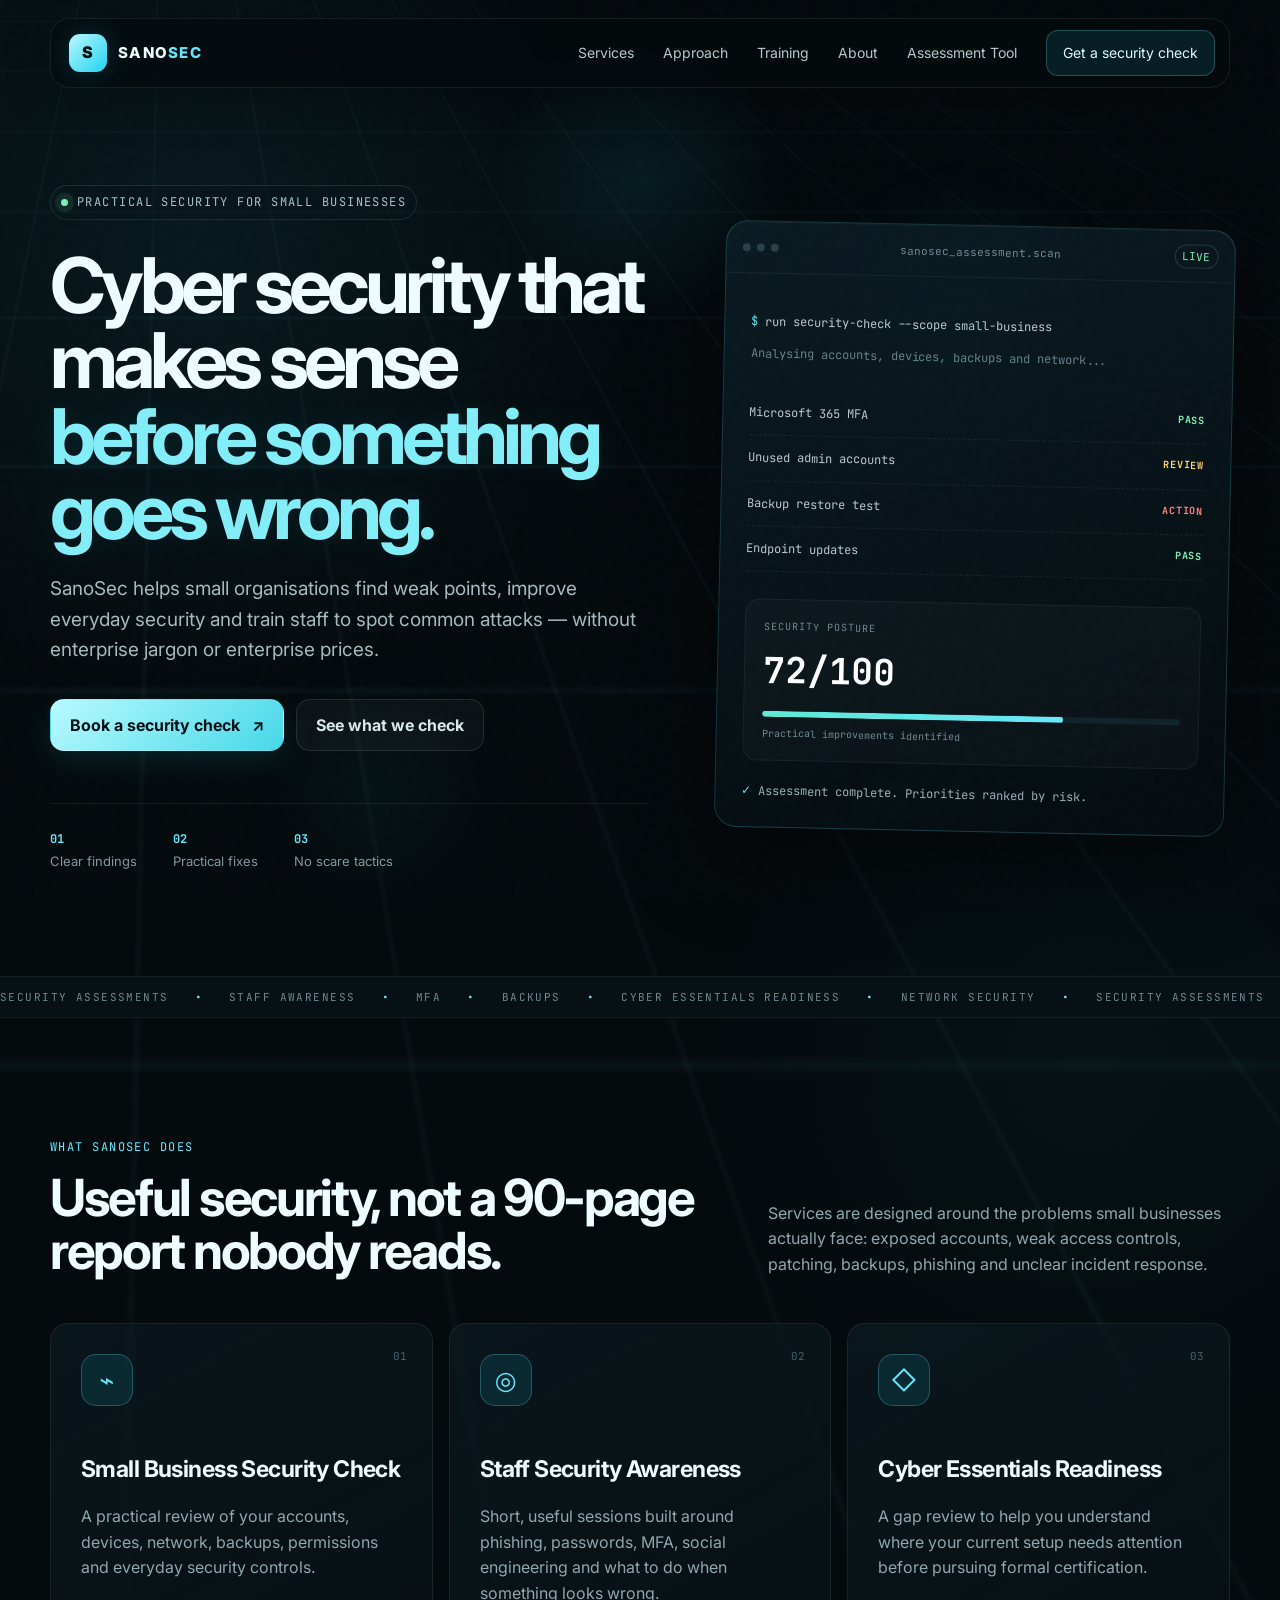
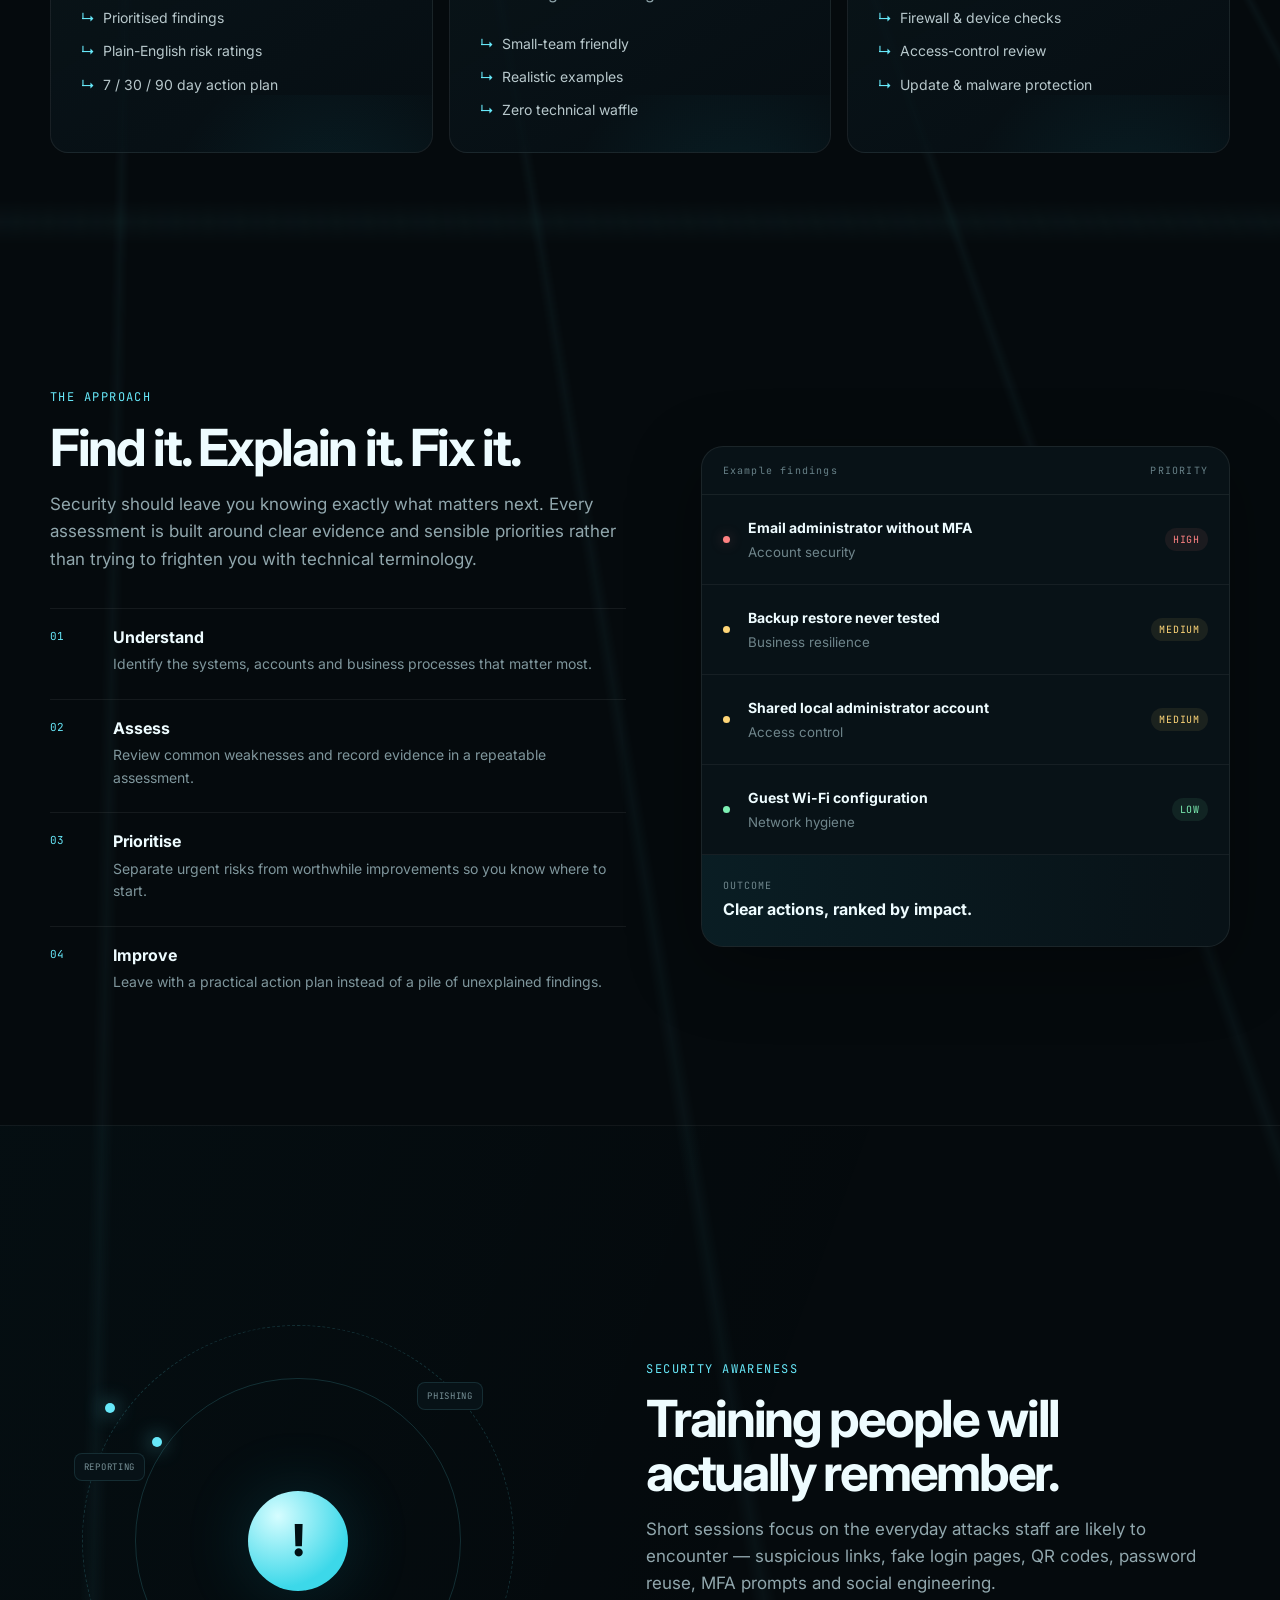
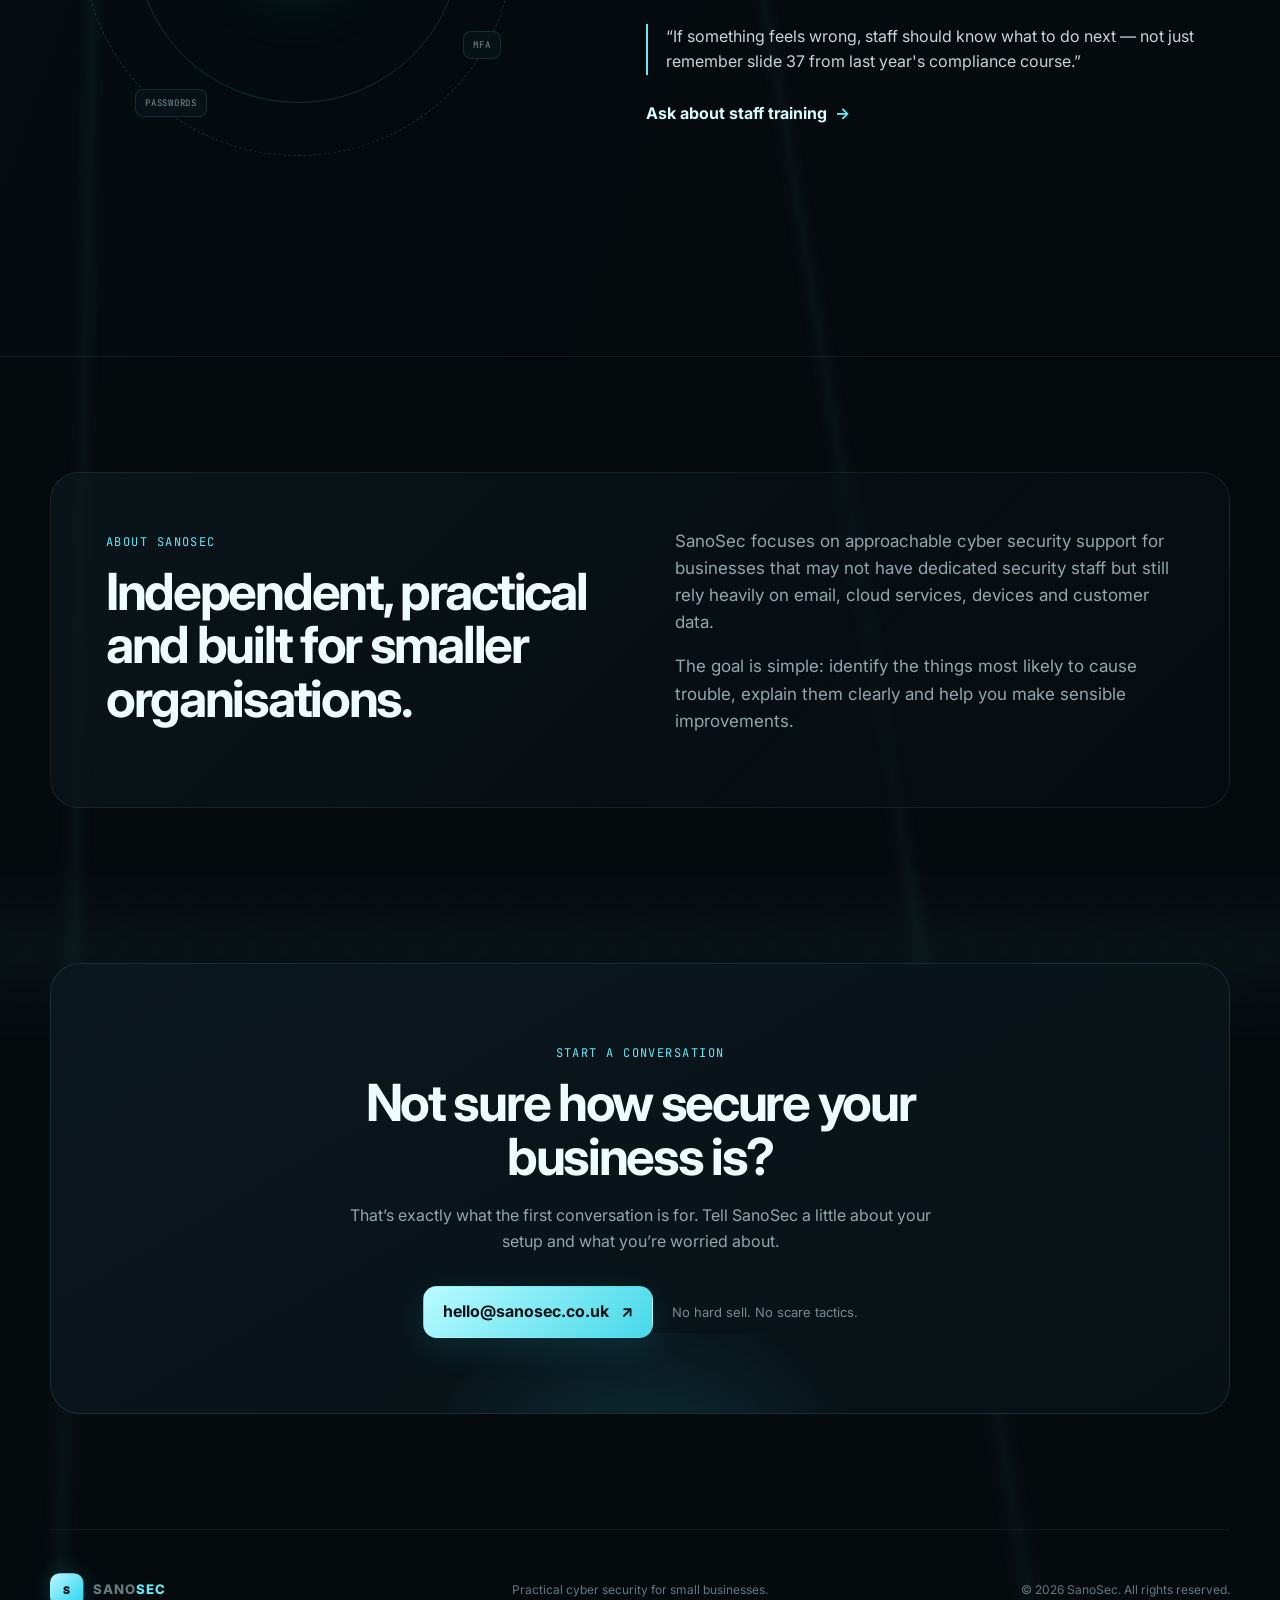
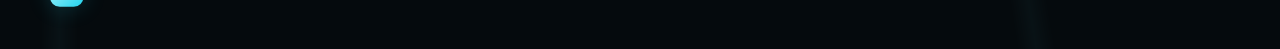
==== public/index.html @ 0c2643ec "Add files via upload" ====
<!doctype html>
<html lang="en">
<head>
  <meta charset="utf-8" />
  <meta name="viewport" content="width=device-width, initial-scale=1" />
  <meta name="description" content="SanoSec provides practical cyber security assessments, staff awareness training and Cyber Essentials readiness support for small businesses." />
  <meta name="theme-color" content="#071015" />
  <title>SanoSec | Practical Cyber Security for Small Business</title>
  <link rel="preconnect" href="https://fonts.googleapis.com">
  <link rel="preconnect" href="https://fonts.gstatic.com" crossorigin>
  <link href="https://fonts.googleapis.com/css2?family=Inter:wght@400;500;600;700;800&family=JetBrains+Mono:wght@400;500;600&display=swap" rel="stylesheet">
  <link rel="stylesheet" href="styles.css" />
</head>
<body>
  <div class="site-noise" aria-hidden="true"></div>
  <div class="cursor-glow" aria-hidden="true"></div>

  <header class="site-header">
    <a class="brand" href="#top" aria-label="SanoSec home">
      <span class="brand-mark" aria-hidden="true">S</span>
      <span class="brand-text">SANO<span>SEC</span></span>
    </a>

    <button class="nav-toggle" aria-expanded="false" aria-controls="site-nav" aria-label="Toggle navigation">
      <span></span><span></span>
    </button>

    <nav id="site-nav" class="site-nav" aria-label="Primary navigation">
      <a href="#services">Services</a>
      <a href="#approach">Approach</a>
      <a href="#training">Training</a>
      <a href="#about">About</a>
      <a href="assessment.html">Assessment Tool</a>
      <a class="nav-cta" href="#contact">Get a security check</a>
    </nav>
  </header>

  <main id="top">
    <section class="hero section-shell">
      <div class="hero-grid" aria-hidden="true"></div>
      <div class="hero-beam beam-one" aria-hidden="true"></div>
      <div class="hero-beam beam-two" aria-hidden="true"></div>

      <div class="hero-content reveal">
        <div class="eyebrow"><span class="status-dot"></span> Practical security for small businesses</div>
        <h1>Cyber security that makes sense <span>before something goes wrong.</span></h1>
        <p class="hero-copy">SanoSec helps small organisations find weak points, improve everyday security and train staff to spot common attacks — without enterprise jargon or enterprise prices.</p>

        <div class="hero-actions">
          <a class="button button-primary" href="#contact">Book a security check <span>↗</span></a>
          <a class="button button-secondary" href="#services">See what we check</a>
        </div>

        <div class="hero-proof" aria-label="Key service points">
          <div><strong>01</strong><span>Clear findings</span></div>
          <div><strong>02</strong><span>Practical fixes</span></div>
          <div><strong>03</strong><span>No scare tactics</span></div>
        </div>
      </div>

      <div class="hero-panel reveal" data-delay="120">
        <div class="terminal-card">
          <div class="terminal-topbar">
            <div class="terminal-dots" aria-hidden="true"><span></span><span></span><span></span></div>
            <span>sanosec_assessment.scan</span>
            <span class="live-pill">LIVE</span>
          </div>
          <div class="terminal-body" aria-label="Example assessment animation">
            <p><span class="prompt">$</span> run security-check --scope small-business</p>
            <p class="terminal-muted">Analysing accounts, devices, backups and network...</p>
            <div class="scan-line"><span>Microsoft 365 MFA</span><strong class="good">PASS</strong></div>
            <div class="scan-line"><span>Unused admin accounts</span><strong class="warn">REVIEW</strong></div>
            <div class="scan-line"><span>Backup restore test</span><strong class="bad">ACTION</strong></div>
            <div class="scan-line"><span>Endpoint updates</span><strong class="good">PASS</strong></div>
            <div class="score-panel">
              <span>Security posture</span>
              <strong><span class="count-up" data-target="72">0</span>/100</strong>
              <div class="score-track"><span></span></div>
              <small>Practical improvements identified</small>
            </div>
            <p class="terminal-complete"><span class="prompt">✓</span> Assessment complete. Priorities ranked by risk.</p>
          </div>
        </div>
      </div>
    </section>

    <section class="ticker" aria-label="SanoSec focus areas">
      <div class="ticker-track">
        <span>SECURITY ASSESSMENTS</span><i>•</i><span>STAFF AWARENESS</span><i>•</i><span>MFA</span><i>•</i><span>BACKUPS</span><i>•</i><span>CYBER ESSENTIALS READINESS</span><i>•</i><span>NETWORK SECURITY</span><i>•</i>
        <span>SECURITY ASSESSMENTS</span><i>•</i><span>STAFF AWARENESS</span><i>•</i><span>MFA</span><i>•</i><span>BACKUPS</span><i>•</i><span>CYBER ESSENTIALS READINESS</span><i>•</i><span>NETWORK SECURITY</span><i>•</i>
      </div>
    </section>

    <section id="services" class="content-section section-shell">
      <div class="section-heading reveal">
        <div>
          <span class="kicker">WHAT SANOSEC DOES</span>
          <h2>Useful security, not a 90-page report nobody reads.</h2>
        </div>
        <p>Services are designed around the problems small businesses actually face: exposed accounts, weak access controls, patching, backups, phishing and unclear incident response.</p>
      </div>

      <div class="service-grid">
        <article class="service-card reveal tilt-card">
          <span class="card-number">01</span>
          <div class="service-icon" aria-hidden="true">⌁</div>
          <h3>Small Business Security Check</h3>
          <p>A practical review of your accounts, devices, network, backups, permissions and everyday security controls.</p>
          <ul>
            <li>Prioritised findings</li>
            <li>Plain-English risk ratings</li>
            <li>7 / 30 / 90 day action plan</li>
          </ul>
        </article>

        <article class="service-card reveal tilt-card" data-delay="80">
          <span class="card-number">02</span>
          <div class="service-icon" aria-hidden="true">◎</div>
          <h3>Staff Security Awareness</h3>
          <p>Short, useful sessions built around phishing, passwords, MFA, social engineering and what to do when something looks wrong.</p>
          <ul>
            <li>Small-team friendly</li>
            <li>Realistic examples</li>
            <li>Zero technical waffle</li>
          </ul>
        </article>

        <article class="service-card reveal tilt-card" data-delay="160">
          <span class="card-number">03</span>
          <div class="service-icon" aria-hidden="true">◇</div>
          <h3>Cyber Essentials Readiness</h3>
          <p>A gap review to help you understand where your current setup needs attention before pursuing formal certification.</p>
          <ul>
            <li>Firewall & device checks</li>
            <li>Access-control review</li>
            <li>Update & malware protection</li>
          </ul>
        </article>
      </div>
    </section>

    <section id="approach" class="content-section section-shell split-section">
      <div class="split-copy reveal">
        <span class="kicker">THE APPROACH</span>
        <h2>Find it. Explain it. Fix it.</h2>
        <p>Security should leave you knowing exactly what matters next. Every assessment is built around clear evidence and sensible priorities rather than trying to frighten you with technical terminology.</p>

        <div class="steps">
          <div class="step"><span>01</span><div><h3>Understand</h3><p>Identify the systems, accounts and business processes that matter most.</p></div></div>
          <div class="step"><span>02</span><div><h3>Assess</h3><p>Review common weaknesses and record evidence in a repeatable assessment.</p></div></div>
          <div class="step"><span>03</span><div><h3>Prioritise</h3><p>Separate urgent risks from worthwhile improvements so you know where to start.</p></div></div>
          <div class="step"><span>04</span><div><h3>Improve</h3><p>Leave with a practical action plan instead of a pile of unexplained findings.</p></div></div>
        </div>
      </div>

      <div class="risk-board reveal" data-delay="120">
        <div class="risk-board-head"><span>Example findings</span><span>PRIORITY</span></div>
        <div class="finding finding-high"><span class="finding-dot"></span><div><strong>Email administrator without MFA</strong><small>Account security</small></div><b>HIGH</b></div>
        <div class="finding finding-medium"><span class="finding-dot"></span><div><strong>Backup restore never tested</strong><small>Business resilience</small></div><b>MEDIUM</b></div>
        <div class="finding finding-medium"><span class="finding-dot"></span><div><strong>Shared local administrator account</strong><small>Access control</small></div><b>MEDIUM</b></div>
        <div class="finding finding-low"><span class="finding-dot"></span><div><strong>Guest Wi-Fi configuration</strong><small>Network hygiene</small></div><b>LOW</b></div>
        <div class="risk-footer"><span>Outcome</span><strong>Clear actions, ranked by impact.</strong></div>
      </div>
    </section>

    <section id="training" class="content-section training-section">
      <div class="section-shell training-inner">
        <div class="training-orbit reveal" aria-hidden="true">
          <div class="orbit orbit-a"></div>
          <div class="orbit orbit-b"></div>
          <div class="training-core">!</div>
          <span class="orbit-label orbit-label-1">PHISHING</span>
          <span class="orbit-label orbit-label-2">MFA</span>
          <span class="orbit-label orbit-label-3">PASSWORDS</span>
          <span class="orbit-label orbit-label-4">REPORTING</span>
        </div>
        <div class="training-copy reveal" data-delay="100">
          <span class="kicker">SECURITY AWARENESS</span>
          <h2>Training people will actually remember.</h2>
          <p>Short sessions focus on the everyday attacks staff are likely to encounter — suspicious links, fake login pages, QR codes, password reuse, MFA prompts and social engineering.</p>
          <blockquote>“If something feels wrong, staff should know what to do next — not just remember slide 37 from last year's compliance course.”</blockquote>
          <a class="text-link" href="#contact">Ask about staff training <span>→</span></a>
        </div>
      </div>
    </section>

    <section id="about" class="content-section section-shell about-section">
      <div class="about-card reveal">
        <div>
          <span class="kicker">ABOUT SANOSEC</span>
          <h2>Independent, practical and built for smaller organisations.</h2>
        </div>
        <div class="about-copy">
          <p>SanoSec focuses on approachable cyber security support for businesses that may not have dedicated security staff but still rely heavily on email, cloud services, devices and customer data.</p>
          <p>The goal is simple: identify the things most likely to cause trouble, explain them clearly and help you make sensible improvements.</p>
        </div>
      </div>
    </section>

    <section id="contact" class="contact-section section-shell">
      <div class="contact-card reveal">
        <div class="contact-glow" aria-hidden="true"></div>
        <span class="kicker">START A CONVERSATION</span>
        <h2>Not sure how secure your business is?</h2>
        <p>That’s exactly what the first conversation is for. Tell SanoSec a little about your setup and what you’re worried about.</p>
        <div class="contact-actions">
          <a class="button button-primary" href="mailto:hello@sanosec.co.uk?subject=SanoSec%20Security%20Enquiry">hello@sanosec.co.uk <span>↗</span></a>
          <span class="contact-note">No hard sell. No scare tactics.</span>
        </div>
      </div>
    </section>
  </main>

  <footer class="site-footer section-shell">
    <a class="brand brand-small" href="#top"><span class="brand-mark">S</span><span class="brand-text">SANO<span>SEC</span></span></a>
    <p>Practical cyber security for small businesses.</p>
    <p class="footer-meta">© <span id="year"></span> SanoSec. All rights reserved.</p>
  </footer>

  <script src="script.js"></script>
</body>
</html>
---- public/styles.css ----
:root {
  --bg: #050a0d;
  --bg-soft: #081116;
  --panel: rgba(11, 24, 31, 0.74);
  --panel-strong: #0b171d;
  --line: rgba(124, 238, 255, 0.12);
  --line-strong: rgba(124, 238, 255, 0.24);
  --text: #eefcff;
  --muted: #91a7ad;
  --accent: #67e8f9;
  --accent-strong: #22d3ee;
  --accent-soft: rgba(34, 211, 238, 0.11);
  --good: #7ef0b4;
  --warn: #ffd678;
  --bad: #ff8282;
  --radius-lg: 28px;
  --radius-md: 18px;
  --max: 1180px;
  --shadow: 0 20px 70px rgba(0, 0, 0, 0.35);
}

* { box-sizing: border-box; }
html { scroll-behavior: smooth; }
body {
  margin: 0;
  background:
    radial-gradient(circle at 15% 5%, rgba(34, 211, 238, 0.08), transparent 28rem),
    radial-gradient(circle at 85% 22%, rgba(13, 148, 136, 0.06), transparent 24rem),
    var(--bg);
  color: var(--text);
  font-family: Inter, system-ui, sans-serif;
  line-height: 1.6;
  overflow-x: hidden;
}

body.nav-open { overflow: hidden; }
a { color: inherit; text-decoration: none; }
button, input, textarea { font: inherit; }
::selection { background: rgba(103, 232, 249, 0.22); color: white; }

.site-noise {
  position: fixed; inset: 0; pointer-events: none; z-index: 20; opacity: .018;
  background-image: url("data:image/svg+xml,%3Csvg viewBox='0 0 160 160' xmlns='http://www.w3.org/2000/svg'%3E%3Cfilter id='n'%3E%3CfeTurbulence type='fractalNoise' baseFrequency='.75' numOctaves='3' stitchTiles='stitch'/%3E%3C/filter%3E%3Crect width='100%25' height='100%25' filter='url(%23n)' opacity='.9'/%3E%3C/svg%3E");
}

.cursor-glow {
  position: fixed; width: 320px; height: 320px; border-radius: 50%; pointer-events: none; z-index: -1;
  background: radial-gradient(circle, rgba(34,211,238,.09), transparent 67%);
  transform: translate(-50%, -50%); left: 50%; top: 20%; transition: opacity .25s ease;
}

.section-shell { width: min(var(--max), calc(100% - 40px)); margin-inline: auto; }
.content-section { padding: 115px 0; }

.site-header {
  position: fixed; z-index: 100; top: 18px; left: 50%; transform: translateX(-50%);
  width: min(1180px, calc(100% - 34px)); min-height: 66px;
  display: flex; align-items: center; justify-content: space-between; gap: 30px;
  padding: 11px 14px 11px 18px; border: 1px solid rgba(255,255,255,.08); border-radius: 20px;
  background: rgba(5, 10, 13, .68); backdrop-filter: blur(18px); box-shadow: 0 12px 45px rgba(0,0,0,.25);
}

.brand { display: inline-flex; align-items: center; gap: 11px; font-weight: 800; letter-spacing: .08em; }
.brand-mark {
  width: 38px; height: 38px; display: grid; place-items: center; border-radius: 11px;
  color: #021014; background: linear-gradient(135deg, #b9f8ff, var(--accent-strong));
  box-shadow: 0 0 26px rgba(34,211,238,.2); font-weight: 900;
}
.brand-text { font-size: 15px; }
.brand-text span { color: var(--accent); }

.site-nav { display: flex; align-items: center; gap: 29px; font-size: 14px; color: #b6c8cd; }
.site-nav a { transition: color .2s ease; }
.site-nav a:hover { color: white; }
.nav-cta { padding: 11px 16px; border: 1px solid var(--line-strong); border-radius: 12px; background: var(--accent-soft); color: #d8fbff !important; }
.nav-toggle { display: none; width: 44px; height: 44px; border: 0; background: transparent; color: white; }
.nav-toggle span { display:block; height:2px; width:23px; margin:6px auto; background:currentColor; transition:.2s; }

.hero {
  position: relative; min-height: 830px; padding-top: 185px; padding-bottom: 105px;
  display: grid; grid-template-columns: 1.08fr .92fr; align-items: center; gap: 72px;
}
.hero-grid {
  position: absolute; z-index: -2; inset: 0 50% 0 -28vw;
  background-image: linear-gradient(rgba(103,232,249,.035) 1px, transparent 1px), linear-gradient(90deg, rgba(103,232,249,.035) 1px, transparent 1px);
  background-size: 52px 52px;
  mask-image: linear-gradient(to bottom, transparent 0%, #000 14%, #000 75%, transparent 100%);
  transform: perspective(700px) rotateX(59deg) translateY(-20%) scale(1.5);
  transform-origin: center top;
}
.hero-beam { position:absolute; z-index:-1; border-radius:50%; filter: blur(16px); opacity:.65; }
.beam-one { width:360px; height:360px; right:7%; top:16%; background:radial-gradient(circle, rgba(34,211,238,.14), transparent 68%); animation: drift 8s ease-in-out infinite; }
.beam-two { width:280px; height:280px; left:16%; bottom:5%; background:radial-gradient(circle, rgba(45,212,191,.08), transparent 68%); animation: drift 11s ease-in-out infinite reverse; }

.eyebrow, .kicker { font-family:"JetBrains Mono", monospace; letter-spacing:.12em; text-transform:uppercase; font-size:12px; color:#a7c4ca; }
.eyebrow { display:inline-flex; align-items:center; gap:9px; padding:7px 10px; border:1px solid var(--line); border-radius:999px; background:rgba(9,21,27,.5); }
.status-dot { width:7px; height:7px; border-radius:50%; background:var(--good); box-shadow:0 0 0 6px rgba(126,240,180,.08), 0 0 16px rgba(126,240,180,.45); }

.hero h1 { font-size: clamp(3.3rem, 6vw, 6.7rem); line-height: .98; letter-spacing: -.065em; margin: 28px 0 25px; max-width: 850px; }
.hero h1 span { display:block; color:#83eef8; text-shadow:0 0 32px rgba(34,211,238,.11); }
.hero-copy { max-width: 670px; font-size: 19px; color: #a7bac0; }
.hero-actions { display:flex; flex-wrap:wrap; gap:12px; margin-top:34px; }
.button { display:inline-flex; align-items:center; justify-content:center; gap:12px; min-height:52px; padding:0 19px; border-radius:14px; border:1px solid transparent; font-weight:700; transition:transform .2s ease, border-color .2s ease, background .2s ease; }
.button:hover { transform: translateY(-2px); }
.button-primary { background:linear-gradient(135deg,#b9fbff,#46d8e9); color:#021114; box-shadow:0 10px 34px rgba(34,211,238,.12); }
.button-secondary { border-color:rgba(255,255,255,.1); background:rgba(255,255,255,.035); color:#dae8eb; }

.hero-proof { display:flex; gap:36px; margin-top:52px; padding-top:26px; border-top:1px solid rgba(255,255,255,.07); max-width:660px; }
.hero-proof div { display:grid; gap:1px; }
.hero-proof strong { font-family:"JetBrains Mono",monospace; color:var(--accent); font-size:12px; }
.hero-proof span { color:#83979d; font-size:13px; }

.terminal-card {
  border:1px solid rgba(103,232,249,.18); border-radius:22px; overflow:hidden; background:linear-gradient(160deg,rgba(12,30,38,.86),rgba(5,12,16,.92));
  box-shadow:0 35px 90px rgba(0,0,0,.46), inset 0 1px rgba(255,255,255,.04); transform:rotate(1.2deg);
}
.terminal-topbar { min-height:52px; display:grid; grid-template-columns:1fr auto 1fr; align-items:center; padding:0 16px; border-bottom:1px solid rgba(255,255,255,.06); color:#6f8b92; font:11px "JetBrains Mono",monospace; }
.terminal-dots { display:flex; gap:6px; }
.terminal-dots span { width:8px; height:8px; border-radius:50%; background:#294048; }
.live-pill { justify-self:end; color:var(--good); border:1px solid rgba(126,240,180,.16); padding:4px 7px; border-radius:999px; }
.terminal-body { padding:26px; font:12px/1.7 "JetBrains Mono",monospace; color:#b8cbd0; }
.prompt { color:var(--accent); }
.terminal-muted { color:#688189; margin-bottom:26px; }
.scan-line { display:flex; justify-content:space-between; gap:20px; padding:12px 0; border-bottom:1px dashed rgba(255,255,255,.07); }
.scan-line strong { font-size:10px; letter-spacing:.08em; }
.good { color:var(--good); }.warn { color:var(--warn); }.bad { color:var(--bad); }
.score-panel { margin:27px 0 20px; padding:18px; background:rgba(255,255,255,.025); border:1px solid rgba(255,255,255,.06); border-radius:15px; }
.score-panel > span { display:block; color:#708a91; font-size:10px; text-transform:uppercase; letter-spacing:.1em; }
.score-panel strong { display:block; font-size:36px; color:white; margin:5px 0 9px; }
.score-track { height:6px; background:#11242b; border-radius:999px; overflow:hidden; }
.score-track span { display:block; width:0; height:100%; background:linear-gradient(90deg,#5eead4,#67e8f9); border-radius:999px; transition:width 1.4s cubic-bezier(.22,.8,.2,1); }
.score-panel small { display:block; margin-top:8px; color:#708a91; }
.terminal-complete { color:#9ab0b6; margin-bottom:0; }

.ticker { overflow:hidden; border-block:1px solid rgba(255,255,255,.06); background:#071014; }
.ticker-track { width:max-content; display:flex; align-items:center; gap:26px; padding:13px 0; animation:ticker 28s linear infinite; color:#6e8990; font:11px "JetBrains Mono",monospace; letter-spacing:.13em; }
.ticker-track i { color:var(--accent); font-style:normal; }

.section-heading { display:grid; grid-template-columns:1.05fr .75fr; align-items:end; gap:70px; margin-bottom:46px; }
.section-heading h2, .split-copy h2, .training-copy h2, .about-card h2, .contact-card h2 { margin:12px 0 0; font-size:clamp(2.2rem,4vw,4.6rem); line-height:1.04; letter-spacing:-.045em; }
.section-heading p { color:var(--muted); margin:0; }
.kicker { color:var(--accent); }

.service-grid { display:grid; grid-template-columns:repeat(3,1fr); gap:16px; }
.service-card { position:relative; min-height:430px; padding:30px; border:1px solid rgba(255,255,255,.075); border-radius:var(--radius-md); background:linear-gradient(150deg,rgba(11,25,31,.82),rgba(7,16,21,.73)); overflow:hidden; transform-style:preserve-3d; transition:border-color .25s ease, background .25s ease; }
.service-card:after { content:""; position:absolute; inset:auto -30% -45% 20%; height:250px; background:radial-gradient(circle,rgba(34,211,238,.09),transparent 70%); pointer-events:none; }
.service-card:hover { border-color:rgba(103,232,249,.24); background:linear-gradient(150deg,rgba(12,29,36,.94),rgba(7,16,21,.85)); }
.card-number { position:absolute; top:25px; right:25px; color:#496169; font:11px "JetBrains Mono",monospace; }
.service-icon { width:52px; height:52px; display:grid; place-items:center; border:1px solid var(--line-strong); border-radius:15px; background:var(--accent-soft); color:var(--accent); font-size:25px; }
.service-card h3 { margin:45px 0 14px; font-size:23px; letter-spacing:-.025em; }
.service-card p { color:var(--muted); }
.service-card ul { list-style:none; margin:26px 0 0; padding:0; display:grid; gap:11px; color:#b8c8cc; font-size:14px; }
.service-card li:before { content:"↳"; color:var(--accent); margin-right:8px; }

.split-section { display:grid; grid-template-columns:1fr .92fr; gap:75px; align-items:center; }
.split-copy > p { max-width:610px; color:var(--muted); font-size:17px; }
.steps { display:grid; gap:7px; margin-top:35px; }
.step { display:grid; grid-template-columns:48px 1fr; gap:15px; padding:16px 0; border-top:1px solid rgba(255,255,255,.065); }
.step > span { font:11px "JetBrains Mono",monospace; color:var(--accent); padding-top:4px; }
.step h3 { font-size:16px; margin:0 0 3px; }
.step p { color:#7f969c; font-size:14px; margin:0; }

.risk-board { border:1px solid rgba(255,255,255,.08); border-radius:22px; overflow:hidden; background:#081217; box-shadow:var(--shadow); }
.risk-board-head { display:flex; justify-content:space-between; padding:17px 21px; border-bottom:1px solid rgba(255,255,255,.065); color:#678087; font:10px "JetBrains Mono",monospace; letter-spacing:.12em; }
.finding { display:grid; grid-template-columns:12px 1fr auto; gap:13px; align-items:center; padding:20px 21px; border-bottom:1px solid rgba(255,255,255,.055); }
.finding-dot { width:7px; height:7px; border-radius:50%; }
.finding strong { font-size:14px; }
.finding small { display:block; color:#6f858b; margin-top:2px; }
.finding b { font:10px "JetBrains Mono",monospace; letter-spacing:.08em; padding:5px 8px; border-radius:999px; }
.finding-high .finding-dot { background:var(--bad); box-shadow:0 0 13px rgba(255,130,130,.35); }.finding-high b{color:var(--bad);background:rgba(255,130,130,.08)}
.finding-medium .finding-dot { background:var(--warn); }.finding-medium b{color:var(--warn);background:rgba(255,214,120,.08)}
.finding-low .finding-dot { background:var(--good); }.finding-low b{color:var(--good);background:rgba(126,240,180,.08)}
.risk-footer { padding:24px 21px; background:linear-gradient(90deg,rgba(34,211,238,.06),transparent); }
.risk-footer span { display:block; color:#70878d; font:10px "JetBrains Mono",monospace; text-transform:uppercase; letter-spacing:.1em; }
.risk-footer strong { display:block; margin-top:5px; }

.training-section { position:relative; overflow:hidden; border-block:1px solid rgba(255,255,255,.055); background:linear-gradient(110deg,rgba(34,211,238,.025),transparent 60%); }
.training-inner { display:grid; grid-template-columns:.85fr 1fr; gap:100px; align-items:center; min-height:600px; }
.training-orbit { position:relative; width:min(440px,90vw); aspect-ratio:1; margin:auto; display:grid; place-items:center; }
.training-core { width:100px; height:100px; border-radius:50%; display:grid; place-items:center; font-size:44px; font-weight:800; color:#001014; background:radial-gradient(circle at 30% 25%,#d6fdff,#3cd8e9 70%); box-shadow:0 0 70px rgba(34,211,238,.15); }
.orbit { position:absolute; border:1px solid rgba(103,232,249,.16); border-radius:50%; }
.orbit-a { inset:13%; animation:spin 18s linear infinite; }.orbit-b { inset:1%; border-style:dashed; animation:spin 35s linear infinite reverse; }
.orbit:before { content:""; position:absolute; width:10px; height:10px; border-radius:50%; background:var(--accent); top:18%; left:5%; box-shadow:0 0 20px rgba(103,232,249,.8); }
.orbit-label { position:absolute; padding:7px 9px; border:1px solid var(--line); border-radius:8px; background:#071217; color:#789197; font:9px "JetBrains Mono",monospace; letter-spacing:.08em; }
.orbit-label-1{top:14%;right:8%}.orbit-label-2{bottom:23%;right:4%}.orbit-label-3{bottom:10%;left:13%}.orbit-label-4{top:30%;left:-1%}
.training-copy p { color:var(--muted); font-size:17px; }
.training-copy blockquote { margin:26px 0; padding-left:18px; border-left:2px solid var(--accent); color:#c5d6da; font-size:16px; }
.text-link { display:inline-flex; gap:8px; color:#d9fbff; font-weight:700; }
.text-link span { color:var(--accent); transition:transform .2s ease; }.text-link:hover span{transform:translateX(5px)}

.about-card { display:grid; grid-template-columns:1fr 1fr; gap:70px; padding:55px; border:1px solid rgba(255,255,255,.07); border-radius:var(--radius-lg); background:linear-gradient(135deg,rgba(12,25,31,.7),rgba(7,14,18,.55)); }
.about-copy { color:var(--muted); font-size:17px; }
.about-copy p:first-child { margin-top:0; }

.contact-section { padding:40px 0 115px; }
.contact-card { position:relative; overflow:hidden; text-align:center; padding:75px 30px; border:1px solid rgba(103,232,249,.13); border-radius:30px; background:linear-gradient(150deg,#0a171d,#071116); }
.contact-glow { position:absolute; width:620px; height:400px; left:50%; bottom:-320px; transform:translateX(-50%); background:radial-gradient(circle,rgba(34,211,238,.18),transparent 65%); pointer-events:none; }
.contact-card h2 { max-width:750px; margin-inline:auto; }
.contact-card > p { max-width:620px; margin:20px auto 0; color:var(--muted); }
.contact-actions { margin-top:32px; display:flex; justify-content:center; align-items:center; flex-wrap:wrap; gap:19px; }
.contact-note { color:#748b91; font-size:13px; }

.site-footer { min-height:120px; padding:32px 0; border-top:1px solid rgba(255,255,255,.06); display:grid; grid-template-columns:1fr auto 1fr; align-items:center; gap:30px; color:#627a80; font-size:12px; }
.brand-small { justify-self:start; transform:scale(.88); transform-origin:left center; }
.footer-meta { justify-self:end; }

.reveal { opacity:0; transform:translateY(24px); transition:opacity .75s ease, transform .75s cubic-bezier(.2,.7,.2,1); transition-delay:var(--delay,0ms); }
.reveal.visible { opacity:1; transform:none; }

@keyframes ticker { to { transform:translateX(-50%); } }
@keyframes spin { to { transform:rotate(360deg); } }
@keyframes drift { 0%,100%{transform:translate3d(0,0,0) scale(1)} 50%{transform:translate3d(20px,22px,0) scale(1.08)} }

@media (max-width: 980px) {
  .site-nav { position:fixed; inset:76px 17px auto; display:grid; gap:0; padding:12px; border:1px solid rgba(255,255,255,.08); border-radius:18px; background:rgba(6,14,18,.98); transform:translateY(-15px); opacity:0; pointer-events:none; transition:.2s; }
  .site-nav.open { transform:none; opacity:1; pointer-events:auto; }
  .site-nav a { padding:14px; }
  .nav-toggle { display:block; }
  .hero { grid-template-columns:1fr; gap:50px; padding-top:165px; }
  .hero-panel { width:min(620px,100%); }
  .section-heading, .split-section, .training-inner, .about-card { grid-template-columns:1fr; }
  .service-grid { grid-template-columns:1fr; }
  .service-card { min-height:auto; }
  .training-inner { gap:40px; padding-block:90px; }
  .training-orbit { order:2; }
  .section-heading { gap:25px; }
  .split-section { gap:55px; }
}

@media (max-width: 680px) {
  .section-shell { width:min(100% - 28px,var(--max)); }
  .site-header { top:10px; width:calc(100% - 20px); }
  .hero { min-height:auto; padding-top:135px; padding-bottom:70px; }
  .hero h1 { font-size:clamp(3rem,15vw,5rem); }
  .hero-copy { font-size:16px; }
  .hero-proof { gap:20px; justify-content:space-between; }
  .hero-proof span { font-size:11px; }
  .terminal-card { transform:none; }
  .terminal-body { padding:18px; }
  .scan-line { font-size:10px; }
  .content-section { padding:80px 0; }
  .service-card { padding:24px; }
  .section-heading h2, .split-copy h2, .training-copy h2, .about-card h2, .contact-card h2 { font-size:clamp(2.2rem,11vw,3.8rem); }
  .about-card { padding:30px; gap:25px; }
  .contact-card { padding:55px 20px; }
  .site-footer { grid-template-columns:1fr; justify-items:start; }
  .footer-meta { justify-self:start; }
  .site-footer > p { margin:0; }
}

@media (prefers-reduced-motion: reduce) {
  *, *::before, *::after { animation-duration:.001ms !important; animation-iteration-count:1 !important; scroll-behavior:auto !important; transition-duration:.001ms !important; }
  .reveal { opacity:1; transform:none; }
  .score-track span { width:72%; }
}
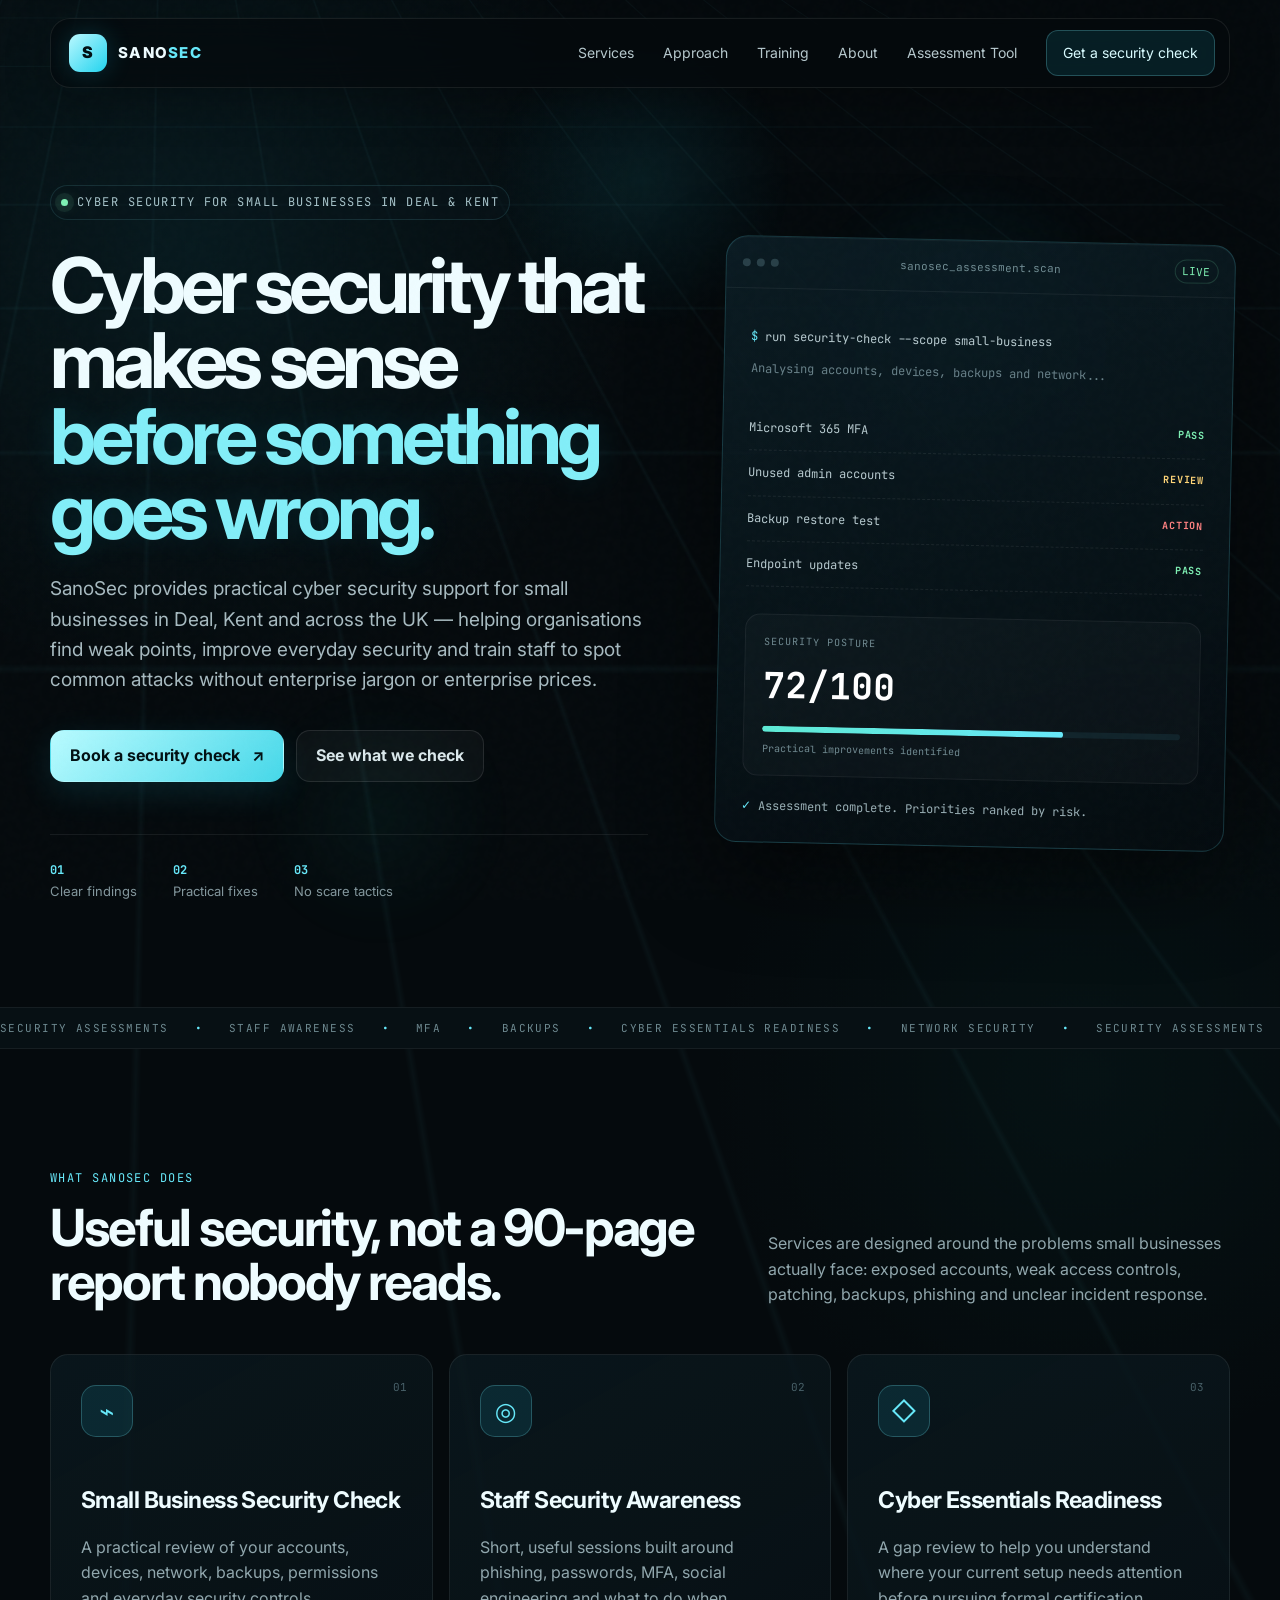
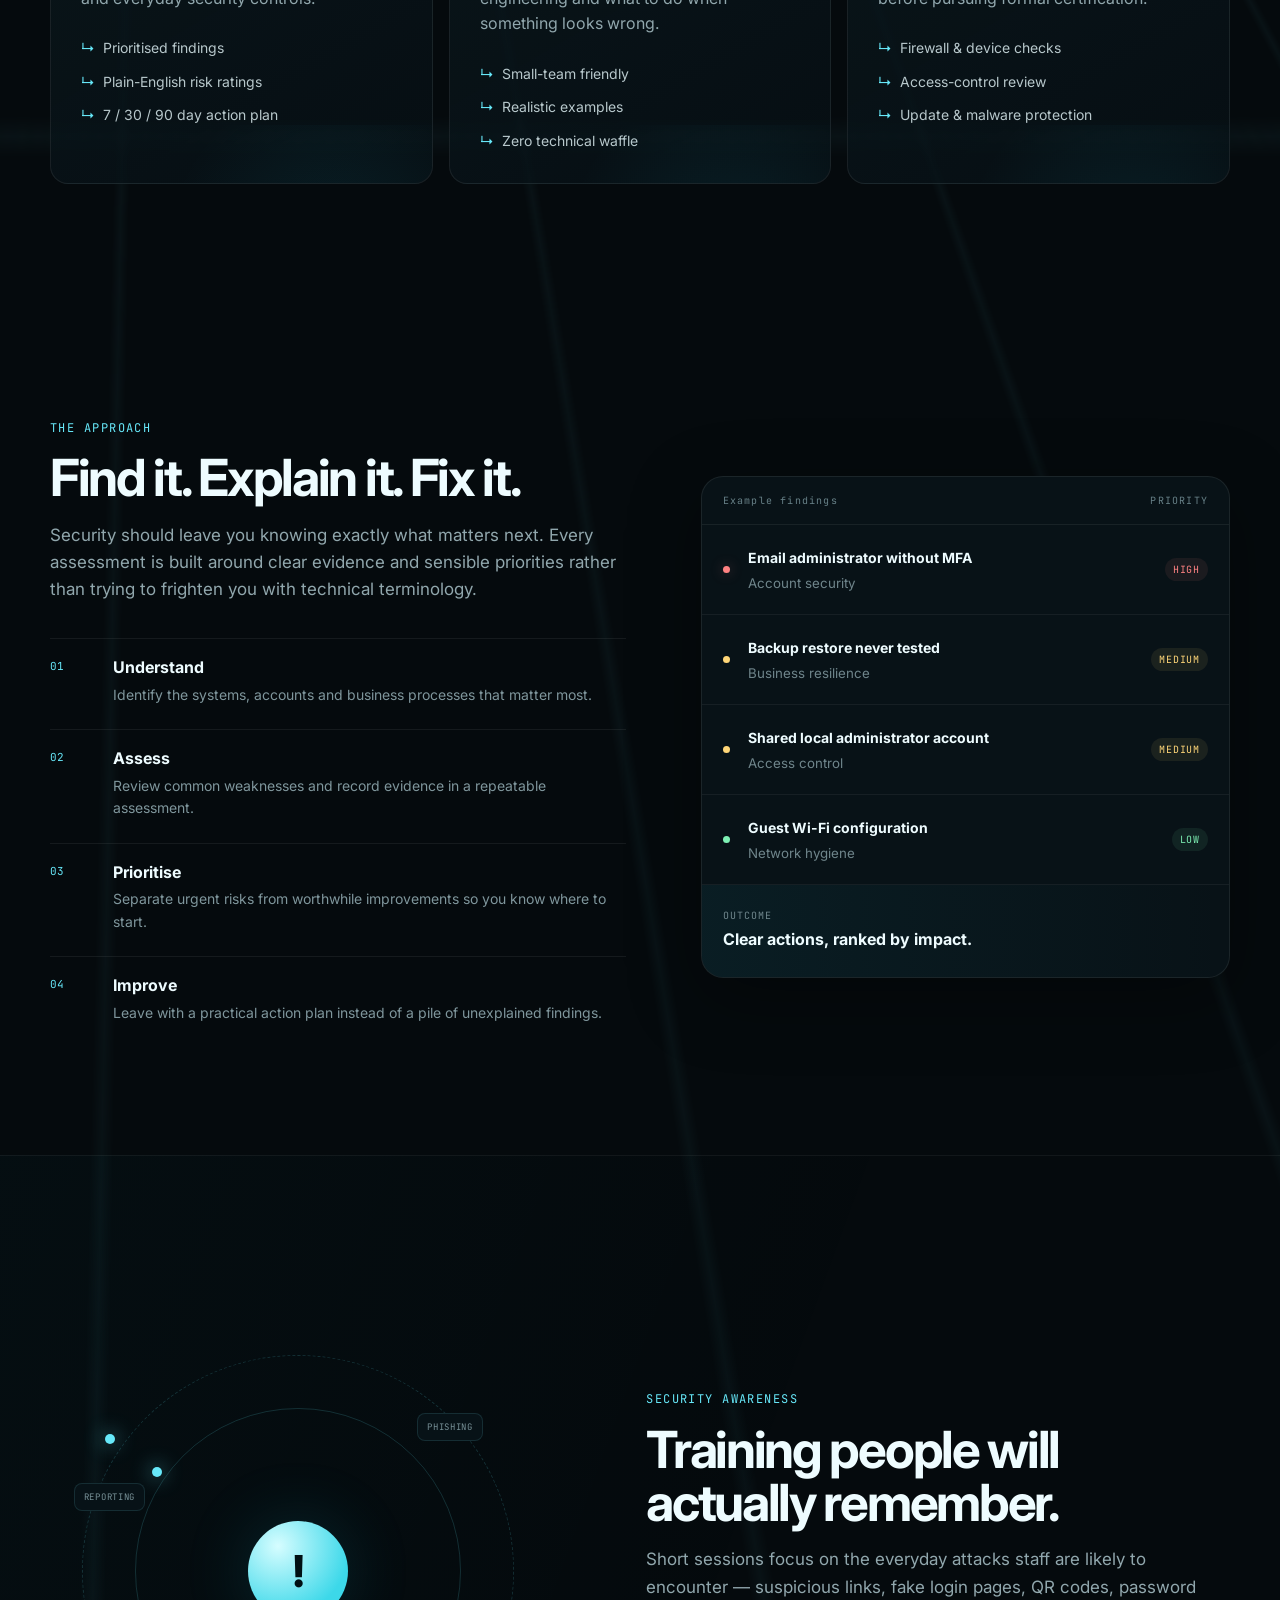
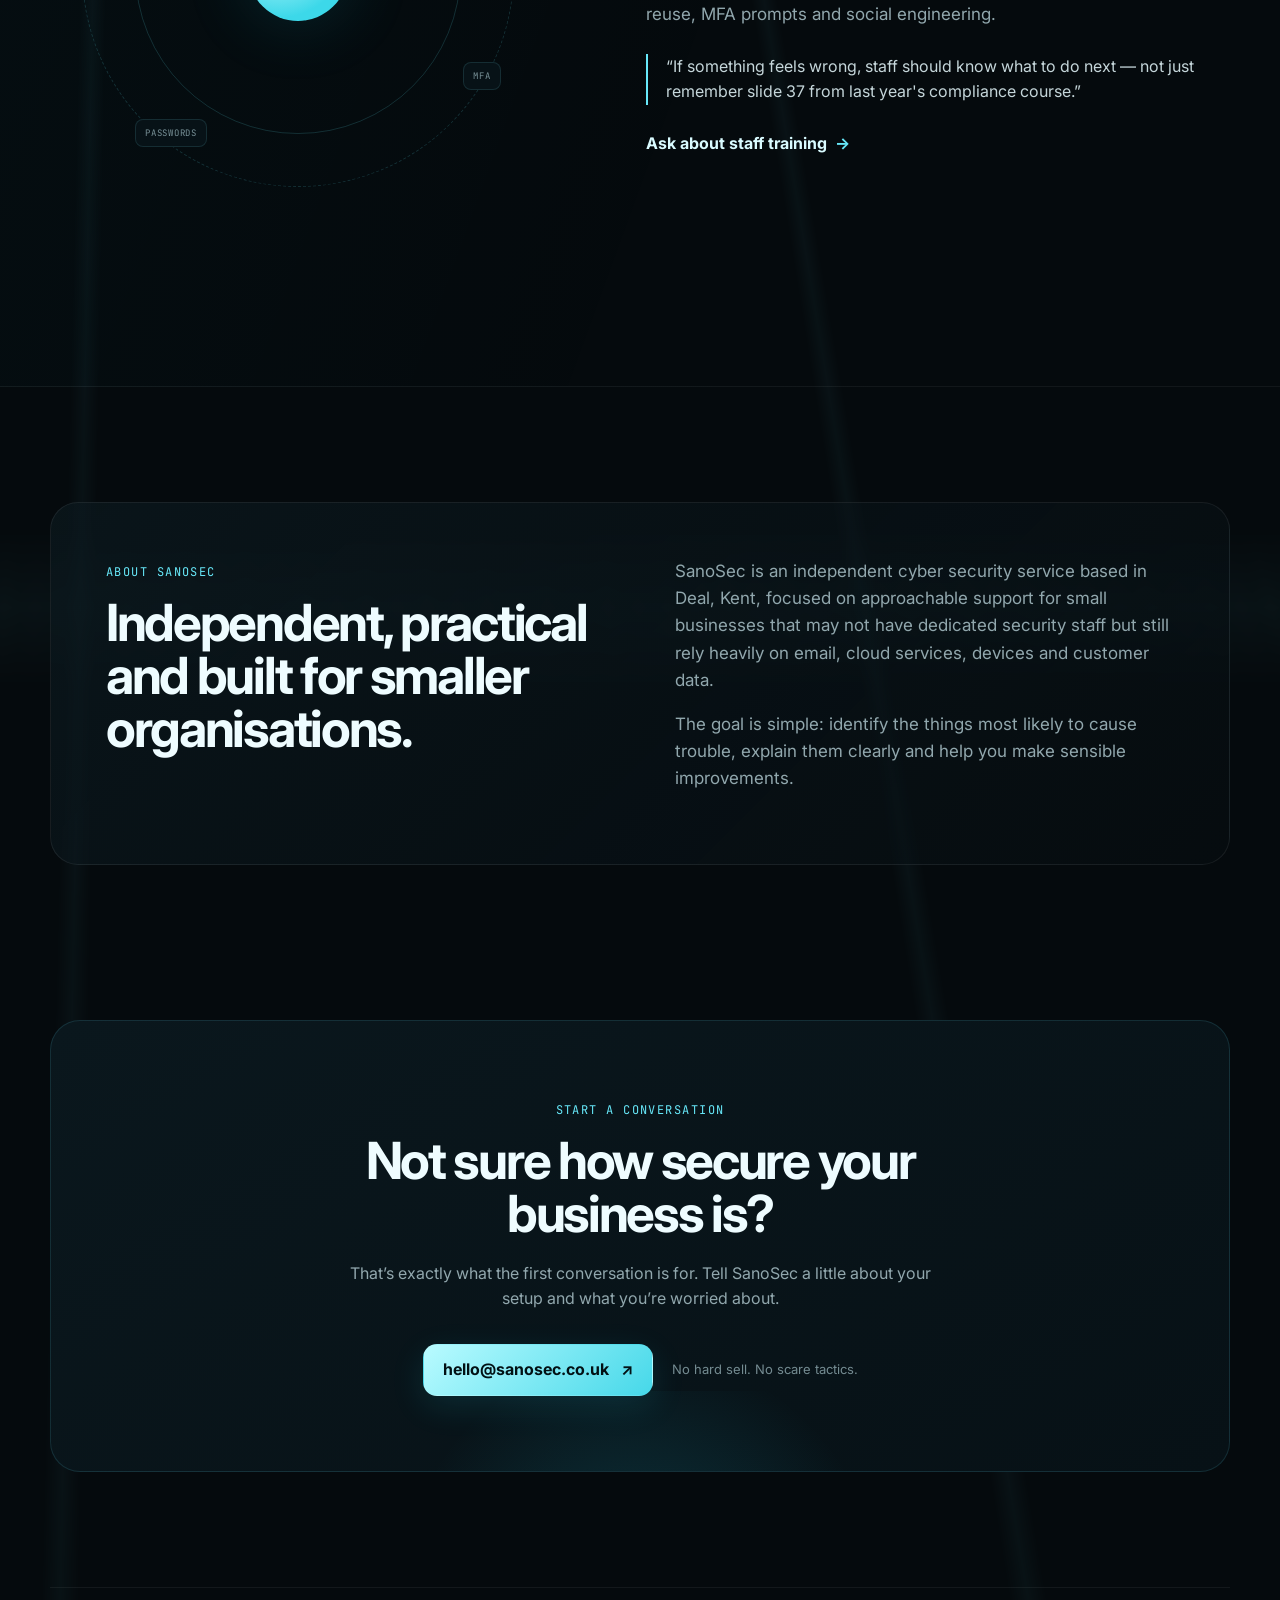
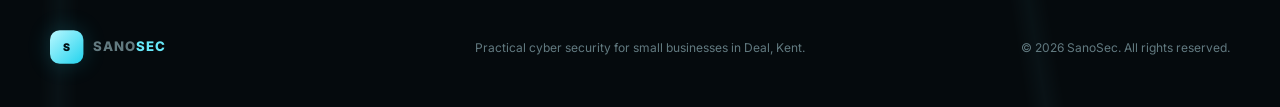
==== commit 7aa9cb10: "Update meta tags and content for SEO improvements" ====
--- a/public/index.html
+++ b/public/index.html
@@ -3,9 +3,49 @@
 <head>
   <meta charset="utf-8" />
   <meta name="viewport" content="width=device-width, initial-scale=1" />
-  <meta name="description" content="SanoSec provides practical cyber security assessments, staff awareness training and Cyber Essentials readiness support for small businesses." />
+  <meta name="description" content="SanoSec provides practical cyber security services for small businesses in Deal, Kent, including security assessments, staff awareness training and Cyber Essentials readiness support." />
+  <meta name="robots" content="index, follow" />
   <meta name="theme-color" content="#071015" />
-  <title>SanoSec | Practical Cyber Security for Small Business</title>
+
+  <title>SanoSec | Cyber Security Services for Small Businesses in Kent</title>
+  <link rel="canonical" href="https://sanosec.co.uk/" />
+
+  <meta property="og:type" content="website" />
+  <meta property="og:site_name" content="SanoSec" />
+  <meta property="og:title" content="SanoSec | Cyber Security Services for Small Businesses in Kent" />
+  <meta property="og:description" content="Practical cyber security assessments, staff awareness training and Cyber Essentials readiness support for small businesses in Deal, Kent." />
+  <meta property="og:url" content="https://sanosec.co.uk/" />
+
+  <meta name="twitter:card" content="summary" />
+  <meta name="twitter:title" content="SanoSec | Cyber Security Services for Small Businesses in Kent" />
+  <meta name="twitter:description" content="Practical cyber security support for small businesses in Deal, Kent." />
+
+  <script type="application/ld+json">
+  {
+    "@context": "https://schema.org",
+    "@type": "ProfessionalService",
+    "name": "SanoSec",
+    "url": "https://sanosec.co.uk/",
+    "email": "hello@sanosec.co.uk",
+    "description": "Practical cyber security services for small businesses, including security assessments, staff awareness training and Cyber Essentials readiness support.",
+    "areaServed": [
+      "Deal",
+      "Sandwich",
+      "Dover",
+      "Canterbury",
+      "Kent",
+      "United Kingdom"
+    ],
+    "serviceType": [
+      "Small Business Cyber Security Assessments",
+      "Staff Security Awareness Training",
+      "Cyber Essentials Readiness",
+      "Account and Access Security Reviews",
+      "Backup and Network Security Reviews"
+    ]
+  }
+  </script>
+
   <link rel="preconnect" href="https://fonts.googleapis.com">
   <link rel="preconnect" href="https://fonts.gstatic.com" crossorigin>
   <link href="https://fonts.googleapis.com/css2?family=Inter:wght@400;500;600;700;800&family=JetBrains+Mono:wght@400;500;600&display=swap" rel="stylesheet">
@@ -42,9 +82,9 @@
       <div class="hero-beam beam-two" aria-hidden="true"></div>
 
       <div class="hero-content reveal">
-        <div class="eyebrow"><span class="status-dot"></span> Practical security for small businesses</div>
+        <div class="eyebrow"><span class="status-dot"></span> Cyber security for small businesses in Deal &amp; Kent</div>
         <h1>Cyber security that makes sense <span>before something goes wrong.</span></h1>
-        <p class="hero-copy">SanoSec helps small organisations find weak points, improve everyday security and train staff to spot common attacks — without enterprise jargon or enterprise prices.</p>
+        <p class="hero-copy">SanoSec provides practical cyber security support for small businesses in Deal, Kent and across the UK — helping organisations find weak points, improve everyday security and train staff to spot common attacks without enterprise jargon or enterprise prices.</p>
 
         <div class="hero-actions">
           <a class="button button-primary" href="#contact">Book a security check <span>↗</span></a>
@@ -191,7 +231,7 @@
           <h2>Independent, practical and built for smaller organisations.</h2>
         </div>
         <div class="about-copy">
-          <p>SanoSec focuses on approachable cyber security support for businesses that may not have dedicated security staff but still rely heavily on email, cloud services, devices and customer data.</p>
+          <p>SanoSec is an independent cyber security service based in Deal, Kent, focused on approachable support for small businesses that may not have dedicated security staff but still rely heavily on email, cloud services, devices and customer data.</p>
           <p>The goal is simple: identify the things most likely to cause trouble, explain them clearly and help you make sensible improvements.</p>
         </div>
       </div>
@@ -213,7 +253,7 @@
 
   <footer class="site-footer section-shell">
     <a class="brand brand-small" href="#top"><span class="brand-mark">S</span><span class="brand-text">SANO<span>SEC</span></span></a>
-    <p>Practical cyber security for small businesses.</p>
+    <p>Practical cyber security for small businesses in Deal, Kent.</p>
     <p class="footer-meta">© <span id="year"></span> SanoSec. All rights reserved.</p>
   </footer>
 
